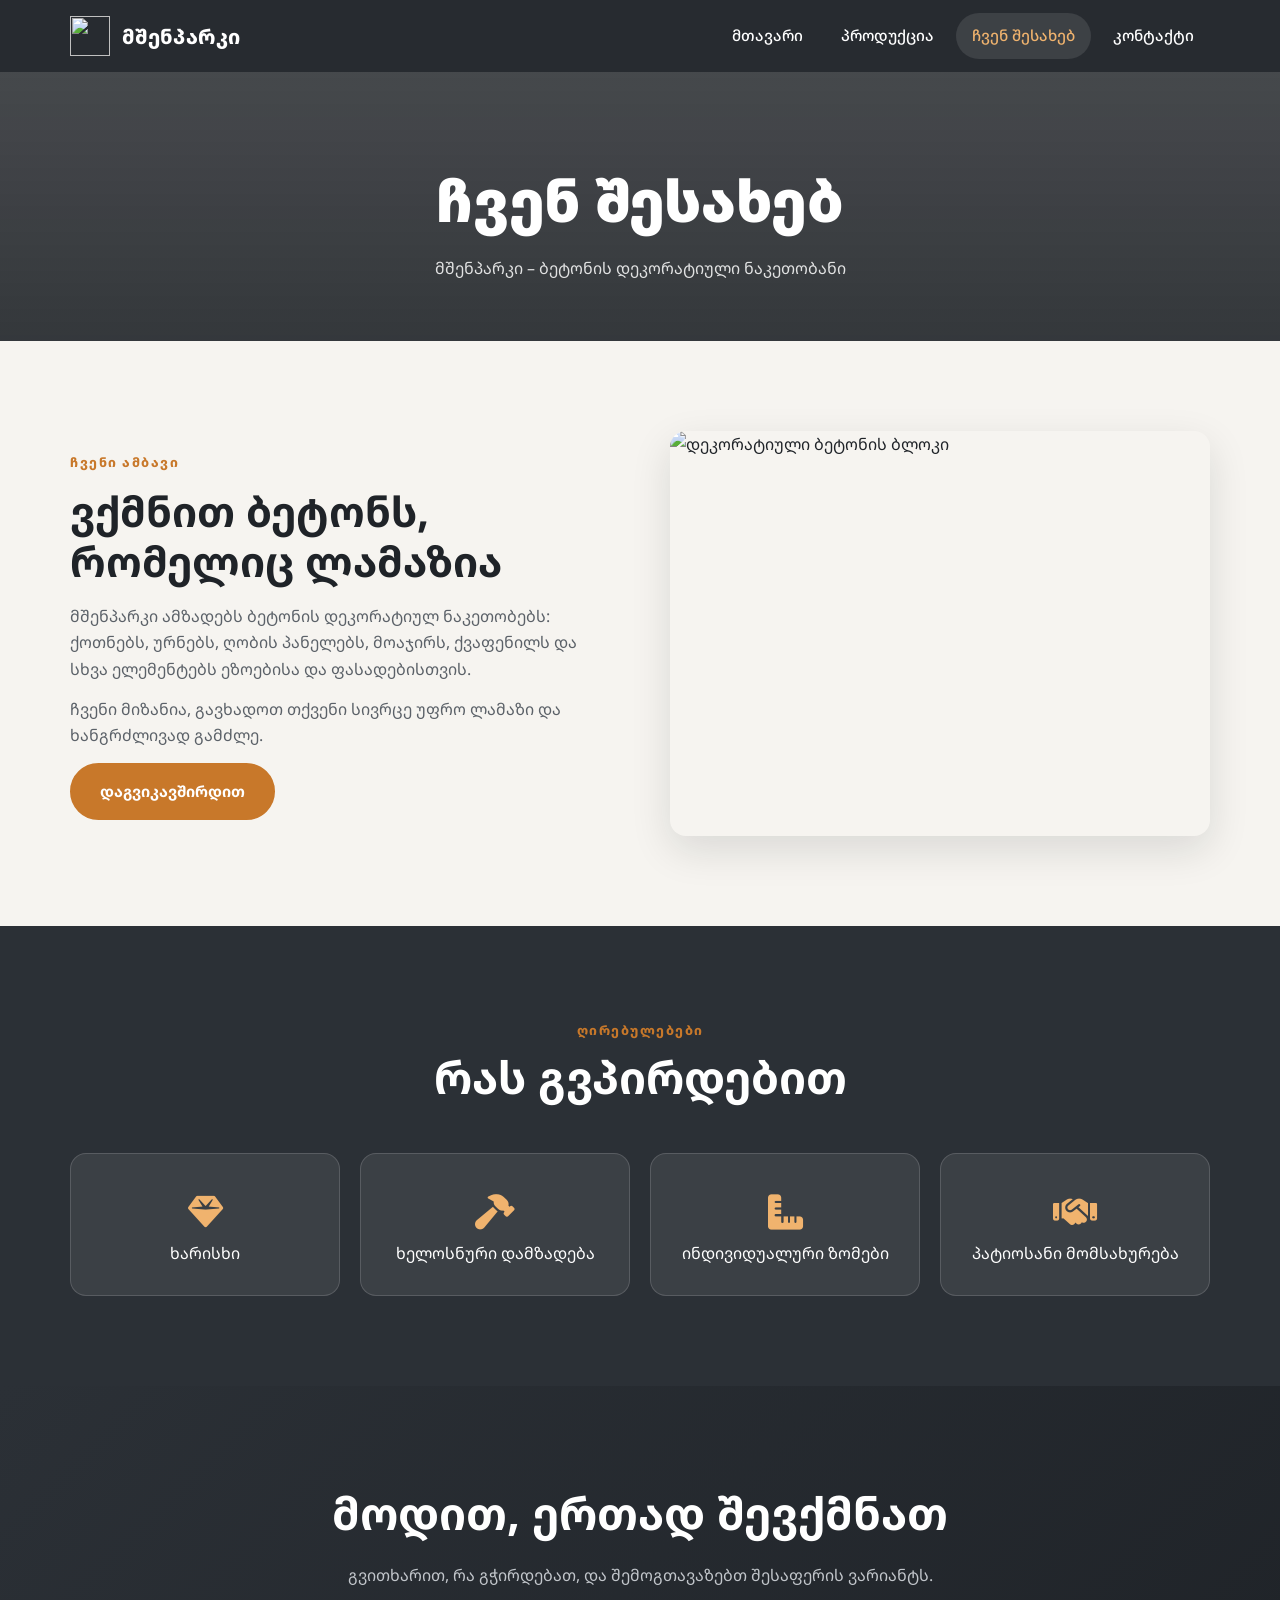
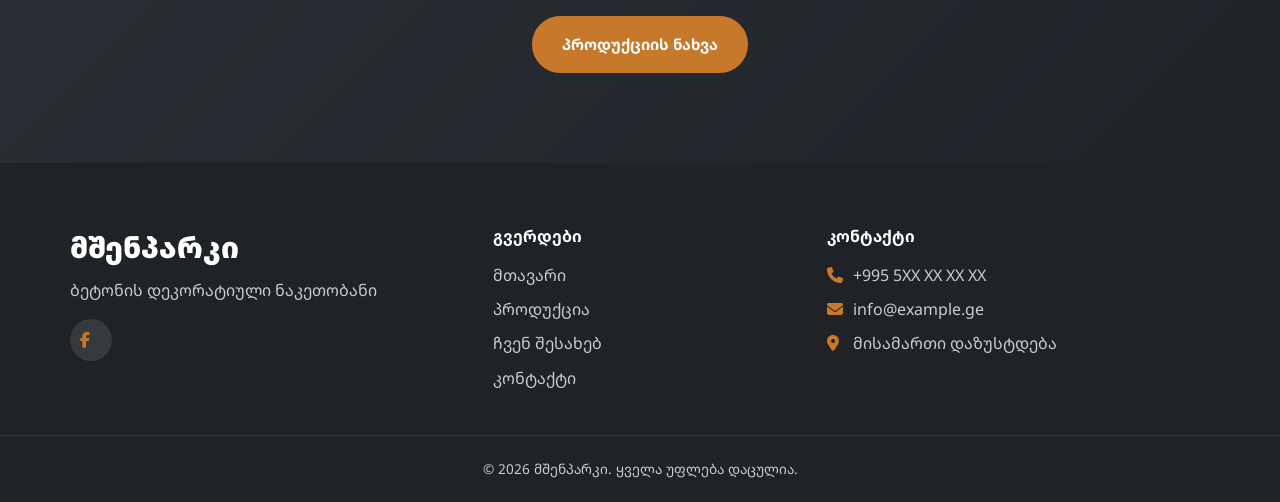
==== aboutus.html @ 86447770 "Add files via upload" ====
<!doctype html>
<html lang="ka">
<head>
  <meta charset="UTF-8">
  <meta name="viewport" content="width=device-width, initial-scale=1">
  <title>ჩვენ შესახებ | მშენპარკი</title>
  <meta name="description" content="მშენპარკი – ბეტონის დეკორატიული ნაკეთობების მწარმოებელი. გაიგეთ მეტი ჩვენს შესახებ.">
  <meta name="theme-color" content="#1f2328">
  <link rel="icon" href="images/favicon.svg" type="image/svg+xml">
  <link rel="preconnect" href="https://fonts.googleapis.com">
  <link rel="preconnect" href="https://fonts.gstatic.com" crossorigin>
  <link href="https://fonts.googleapis.com/css2?family=Noto+Sans+Georgian:wght@400..900&display=swap" rel="stylesheet">
  <link rel="stylesheet" href="https://cdnjs.cloudflare.com/ajax/libs/font-awesome/6.5.1/css/all.min.css">
  <link rel="stylesheet" href="style.css">
  <script src="site.js" defer></script>
</head>
<body data-page="about">
<main>
  <div class="page-hero"><div class="wrap"><h1>ჩვენ შესახებ</h1><p>მშენპარკი – ბეტონის დეკორატიული ნაკეთობანი</p></div></div>

  <section>
    <div class="wrap split">
      <div class="reveal">
        <span class="eyebrow">ჩვენი ამბავი</span>
        <h2>ვქმნით ბეტონს, რომელიც ლამაზია</h2>
        <!-- TODO: replace with the company's real story -->
        <p>მშენპარკი ამზადებს ბეტონის დეკორატიულ ნაკეთობებს: ქოთნებს, ურნებს, ღობის პანელებს, მოაჯირს, ქვაფენილს და სხვა ელემენტებს ეზოებისა და ფასადებისთვის.</p>
        <p>ჩვენი მიზანია, გავხადოთ თქვენი სივრცე უფრო ლამაზი და ხანგრძლივად გამძლე.</p>
        <a class="btn" href="contact.html">დაგვიკავშირდით</a>
      </div>
      <img class="reveal" src="images/block.svg" alt="დეკორატიული ბეტონის ბლოკი" loading="lazy">
    </div>
  </section>

  <section class="dark">
    <div class="wrap">
      <div class="sec-head reveal"><span class="eyebrow">ღირებულებები</span><h2>რას გვპირდებით</h2></div>
      <div class="stats">
        <div class="stat reveal"><b><i class="fa-solid fa-gem"></i></b>ხარისხი</div>
        <div class="stat reveal"><b><i class="fa-solid fa-hammer"></i></b>ხელოსნური დამზადება</div>
        <div class="stat reveal"><b><i class="fa-solid fa-ruler-combined"></i></b>ინდივიდუალური ზომები</div>
        <div class="stat reveal"><b><i class="fa-solid fa-handshake"></i></b>პატიოსანი მომსახურება</div>
      </div>
    </div>
  </section>

  <section class="cta">
    <div class="wrap reveal">
      <h2>მოდით, ერთად შევქმნათ</h2>
      <p>გვითხარით, რა გჭირდებათ, და შემოგთავაზებთ შესაფერის ვარიანტს.</p>
      <a class="btn" href="products.html">პროდუქციის ნახვა</a>
    </div>
  </section>
</main>
</body>
</html>
---- style.css ----
/* მშენპარკი – concrete / graphite theme */
:root {
  --ink: #1f2328;
  --graphite: #2b3036;
  --stone: #5b6168;
  --mist: #e9e7e3;
  --paper: #f6f4f0;
  --accent: #c8782a;
  --accent-d: #a95f1b;
  --radius: 16px;
  --shadow: 0 14px 40px rgba(20, 22, 25, 0.12);
  --font: "Noto Sans Georgian", system-ui, sans-serif;
}
*, *::before, *::after { box-sizing: border-box; margin: 0; padding: 0; }
html { scroll-behavior: smooth; }
body { font-family: var(--font); color: var(--ink); background: var(--paper); line-height: 1.65; overflow-x: hidden; }
img { max-width: 100%; display: block; }
a { color: inherit; text-decoration: none; }
button { font-family: inherit; cursor: pointer; }
.wrap { width: 100%; max-width: 1180px; margin: 0 auto; padding: 0 20px; }
[hidden] { display: none !important; }

/* header */
.site-header { position: sticky; top: 0; z-index: 50; background: rgba(31, 35, 40, 0.96); backdrop-filter: blur(10px); color: #fff; }
.bar { display: flex; align-items: center; justify-content: space-between; height: 72px; }
.brand { display: flex; align-items: center; gap: 12px; font-weight: 800; font-size: 1.25rem; letter-spacing: .3px; }
.nav { display: flex; gap: 6px; }
.nav a { padding: 10px 16px; border-radius: 999px; font-weight: 500; font-size: .95rem; transition: .25s; }
.nav a:hover, .nav a.active { background: rgba(255,255,255,.1); color: #f0b36e; }
.burger { display: none; background: none; border: 0; padding: 8px; }
.burger span { display: block; width: 26px; height: 3px; margin: 5px 0; background: #fff; border-radius: 3px; transition: .3s; }
.burger.open span:nth-child(1) { transform: translateY(8px) rotate(45deg); }
.burger.open span:nth-child(2) { opacity: 0; }
.burger.open span:nth-child(3) { transform: translateY(-8px) rotate(-45deg); }
.mobile-nav { display: none; flex-direction: column; padding: 8px 20px 20px; border-top: 1px solid rgba(255,255,255,.1); }
.mobile-nav.open { display: flex; }
.mobile-nav a { padding: 14px 8px; border-bottom: 1px solid rgba(255,255,255,.08); font-weight: 600; }
@media (max-width: 760px) { .nav { display: none; } .burger { display: block; } }

/* buttons */
.btn { display: inline-flex; align-items: center; gap: 10px; padding: 14px 28px; border-radius: 999px; background: var(--accent); color: #fff; font-weight: 700; border: 2px solid var(--accent); transition: .25s; font-size: .95rem; }
.btn:hover { background: var(--accent-d); border-color: var(--accent-d); transform: translateY(-2px); box-shadow: 0 10px 24px rgba(200,120,42,.35); }
.btn.ghost { background: transparent; border-color: #fff; color: #fff; }
.btn.ghost:hover { background: #fff; color: var(--ink); box-shadow: none; }
.btn.small { padding: 10px 20px; font-size: .85rem; }

/* hero */
.hero { position: relative; min-height: calc(100svh - 72px); display: grid; place-items: center; text-align: center; color: #fff; background: #33373b url("images/hero.svg") center/cover; overflow: hidden; }
.hero::after { content: ""; position: absolute; inset: 0; background: radial-gradient(circle at 30% 70%, rgba(200,120,42,.22), transparent 55%), linear-gradient(180deg, rgba(0,0,0,.25), rgba(0,0,0,.55)); }
.hero-in { position: relative; z-index: 1; max-width: 820px; padding: 60px 20px; }
.badge { display: inline-block; padding: 7px 20px; border-radius: 999px; background: var(--accent); color: #fff; font-size: .8rem; font-weight: 700; letter-spacing: 1px; margin-bottom: 22px; }
.hero h1 { font-size: clamp(2.6rem, 8vw, 5rem); font-weight: 900; line-height: 1.1; margin-bottom: 14px; text-shadow: 0 8px 30px rgba(0,0,0,.5); }
.hero p { font-size: clamp(1.05rem, 2.6vw, 1.35rem); opacity: .92; margin-bottom: 34px; }
.hero .actions { display: flex; gap: 14px; justify-content: center; flex-wrap: wrap; }

/* sections */
section { padding: 90px 0; }
.sec-head { text-align: center; max-width: 700px; margin: 0 auto 50px; }
.eyebrow { display: inline-block; color: var(--accent); font-weight: 800; font-size: .8rem; letter-spacing: 1.5px; margin-bottom: 8px; }
.sec-head h2 { font-size: clamp(1.8rem, 4.5vw, 2.8rem); line-height: 1.2; margin-bottom: 12px; }
.sec-head p { color: var(--stone); }
.dark { background: var(--graphite); color: #fff; }
.dark .sec-head p { color: #c2c6cb; }

/* features */
.features { display: grid; grid-template-columns: repeat(auto-fit, minmax(260px, 1fr)); gap: 26px; }
.feature { background: #fff; padding: 34px 28px; border-radius: var(--radius); box-shadow: var(--shadow); text-align: center; transition: .35s; }
.feature:hover { transform: translateY(-10px); }
.feature .ico { width: 70px; height: 70px; margin: 0 auto 18px; display: grid; place-items: center; border-radius: 50%; background: var(--accent); color: #fff; font-size: 1.6rem; }
.feature h3 { margin-bottom: 8px; }
.feature p { color: var(--stone); font-size: .95rem; }

/* cards */
.grid { display: grid; grid-template-columns: repeat(auto-fill, minmax(280px, 1fr)); gap: 28px; }
.card { background: #fff; border-radius: var(--radius); overflow: hidden; box-shadow: var(--shadow); display: flex; flex-direction: column; transition: .35s; }
.card:hover { transform: translateY(-8px); }
.card-img { position: relative; border: 0; padding: 0; background: var(--mist); aspect-ratio: 4/3; overflow: hidden; }
.card-img img { width: 100%; height: 100%; object-fit: cover; transition: .5s; }
.card:hover .card-img img { transform: scale(1.07); }
.tag { position: absolute; top: 14px; left: 14px; padding: 4px 12px; border-radius: 999px; background: rgba(31,35,40,.85); color: #fff; font-size: .72rem; font-weight: 700; }
.card-body { padding: 22px; display: flex; flex-direction: column; gap: 8px; flex: 1; }
.card-body h3 { font-size: 1.15rem; }
.card-body p { color: var(--stone); font-size: .92rem; flex: 1; }
.card-body .btn { align-self: flex-start; margin-top: 8px; }

/* split (about teaser) */
.split { display: grid; grid-template-columns: 1fr 1fr; gap: 60px; align-items: center; }
.split img { border-radius: var(--radius); box-shadow: var(--shadow); width: 100%; aspect-ratio: 4/3; object-fit: cover; }
.split h2 { font-size: clamp(1.8rem, 4vw, 2.6rem); margin: 6px 0 16px; line-height: 1.2; }
.split p { color: var(--stone); margin-bottom: 14px; }
.ticks { list-style: none; margin: 18px 0 26px; display: grid; gap: 10px; }
.ticks li::before { content: "✓"; color: var(--accent); font-weight: 900; margin-right: 10px; }
@media (max-width: 860px) { .split { grid-template-columns: 1fr; gap: 30px; } }

/* cta */
.cta { text-align: center; background: linear-gradient(135deg, #2b3036, #1f2328); color: #fff; }
.cta h2 { font-size: clamp(1.8rem, 4.5vw, 2.8rem); margin-bottom: 12px; }
.cta p { color: #c2c6cb; max-width: 600px; margin: 0 auto 28px; }

/* page hero (inner pages) */
.page-hero { padding: 80px 0 60px; text-align: center; color: #fff; background: linear-gradient(rgba(31,35,40,.82), rgba(31,35,40,.9)), url("images/hero.svg") center/cover; }
.page-hero h1 { font-size: clamp(2.2rem, 6vw, 3.6rem); font-weight: 900; }
.page-hero p { opacity: .85; margin-top: 8px; }

/* products toolbar */
.toolbar { display: flex; flex-wrap: wrap; gap: 16px; align-items: center; justify-content: space-between; margin-bottom: 34px; }
.search { flex: 1 1 260px; max-width: 420px; position: relative; }
.search i { position: absolute; left: 18px; top: 50%; transform: translateY(-50%); color: var(--stone); }
.search input { width: 100%; padding: 14px 20px 14px 46px; border-radius: 999px; border: 2px solid transparent; background: #fff; box-shadow: var(--shadow); font: inherit; }
.search input:focus { outline: none; border-color: var(--accent); }
.chips { display: flex; gap: 10px; flex-wrap: wrap; }
.chip { padding: 10px 20px; border-radius: 999px; border: 2px solid var(--graphite); background: transparent; font-weight: 600; font-size: .88rem; transition: .2s; }
.chip:hover, .chip.active { background: var(--graphite); color: #fff; }
.count { color: var(--stone); font-weight: 600; margin-bottom: 18px; }
.empty { text-align: center; padding: 70px 20px; color: var(--stone); }

/* modal */
.modal { position: fixed; inset: 0; z-index: 100; background: rgba(0,0,0,.75); display: grid; place-items: center; padding: 20px; }
.modal-box { position: relative; background: #fff; border-radius: 22px; max-width: 900px; width: 100%; display: grid; grid-template-columns: 1fr 1fr; overflow: hidden; animation: pop .3s ease; }
.modal-box img { width: 100%; height: 100%; min-height: 320px; object-fit: cover; }
.modal-info { padding: 40px 32px; display: flex; flex-direction: column; gap: 10px; justify-content: center; }
.modal-info .eyebrow { margin: 0; }
.modal-info h3 { font-size: 1.8rem; }
.modal-info p { color: var(--stone); }
.modal-info .btn { align-self: flex-start; margin-top: 12px; }
.x { position: absolute; top: 14px; right: 14px; width: 40px; height: 40px; border-radius: 50%; border: 0; background: #fff; box-shadow: 0 6px 18px rgba(0,0,0,.2); font-size: 1.4rem; }
@keyframes pop { from { opacity: 0; transform: scale(.94) translateY(20px); } }
@media (max-width: 720px) { .modal-box { grid-template-columns: 1fr; } .modal-box img { min-height: 220px; max-height: 260px; } }

/* contact */
.contact-grid { display: grid; grid-template-columns: 1fr 1.1fr; gap: 40px; }
.info-list { display: grid; gap: 16px; }
.info { display: flex; gap: 18px; align-items: center; background: #fff; padding: 22px; border-radius: var(--radius); box-shadow: var(--shadow); transition: .3s; }
.info:hover { transform: translateX(8px); }
.info .ico { flex: 0 0 52px; height: 52px; display: grid; place-items: center; border-radius: 14px; background: var(--accent); color: #fff; font-size: 1.2rem; }
.info h4 { font-size: 1rem; }
.info span, .info a { color: var(--stone); font-size: .95rem; }
.form { background: #fff; padding: 34px; border-radius: var(--radius); box-shadow: var(--shadow); display: grid; gap: 16px; }
.form h3 { font-size: 1.4rem; }
.form label { display: grid; gap: 6px; font-weight: 600; font-size: .9rem; }
.form input, .form textarea { padding: 13px 16px; border: 2px solid var(--mist); border-radius: 12px; font: inherit; background: var(--paper); }
.form input:focus, .form textarea:focus { outline: none; border-color: var(--accent); background: #fff; }
.form textarea { min-height: 140px; resize: vertical; }
.form .btn { justify-self: start; }
.map { margin-top: 40px; border-radius: var(--radius); overflow: hidden; box-shadow: var(--shadow); }
.map iframe { width: 100%; height: 420px; border: 0; display: block; }
.map:empty { display: none; }
@media (max-width: 860px) { .contact-grid { grid-template-columns: 1fr; } }

/* stats (about) */
.stats { display: grid; grid-template-columns: repeat(auto-fit, minmax(190px, 1fr)); gap: 20px; margin-top: 10px; }
.stat { text-align: center; padding: 28px; border-radius: var(--radius); background: rgba(255,255,255,.08); border: 1px solid rgba(255,255,255,.15); }
.stat b { display: block; font-size: 2.2rem; color: #f0b36e; }

/* footer */
.site-footer { background: var(--ink); color: #c9ccd0; padding-top: 60px; }
.foot-grid { display: grid; grid-template-columns: 1.3fr 1fr 1.3fr; gap: 40px; }
.foot-brand { font-size: 1.8rem; font-weight: 900; color: #fff; margin-bottom: 6px; }
.site-footer h4 { color: #fff; margin-bottom: 12px; }
.site-footer p { margin-bottom: 8px; }
.site-footer i { color: var(--accent); width: 22px; }
.foot-links { display: grid; gap: 8px; }
.foot-links a:hover, .site-footer p a:hover { color: #f0b36e; }
.social { display: flex; gap: 12px; margin-top: 16px; }
.social a { width: 42px; height: 42px; display: grid; place-items: center; border-radius: 50%; background: rgba(255,255,255,.1); color: #fff; transition: .25s; }
.social a:hover { background: var(--accent); transform: translateY(-4px); }
.copy { text-align: center; padding: 22px 20px; margin-top: 44px; border-top: 1px solid rgba(255,255,255,.08); font-size: .85rem; }
@media (max-width: 760px) { .foot-grid { grid-template-columns: 1fr; text-align: center; } .social { justify-content: center; } }

/* reveal */
.reveal { opacity: 0; transform: translateY(26px); transition: opacity .7s ease, transform .7s ease; }
.reveal.in { opacity: 1; transform: none; }
@media (prefers-reduced-motion: reduce) { * { transition: none !important; animation: none !important; } .reveal { opacity: 1; transform: none; } html { scroll-behavior: auto; } }
@media (max-width: 600px) { section { padding: 60px 0; } .hero .actions .btn { width: 100%; justify-content: center; } }
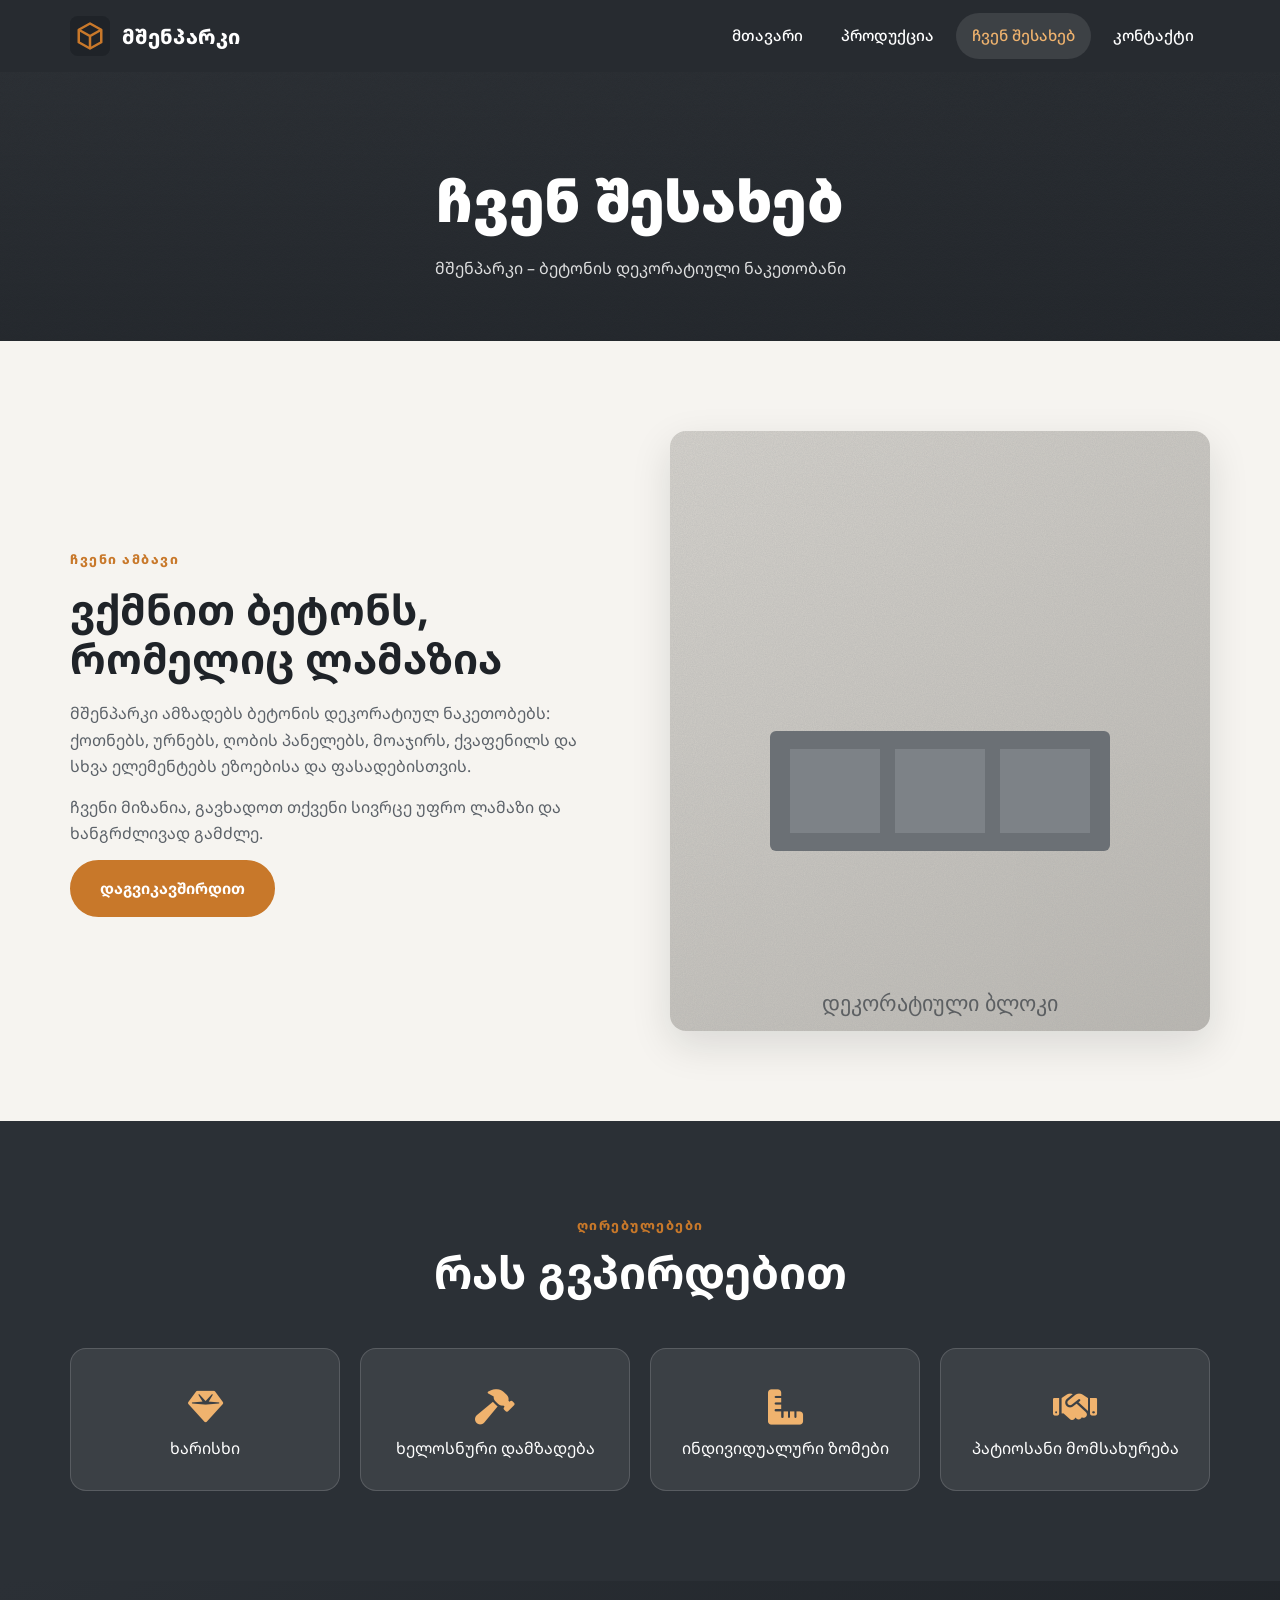
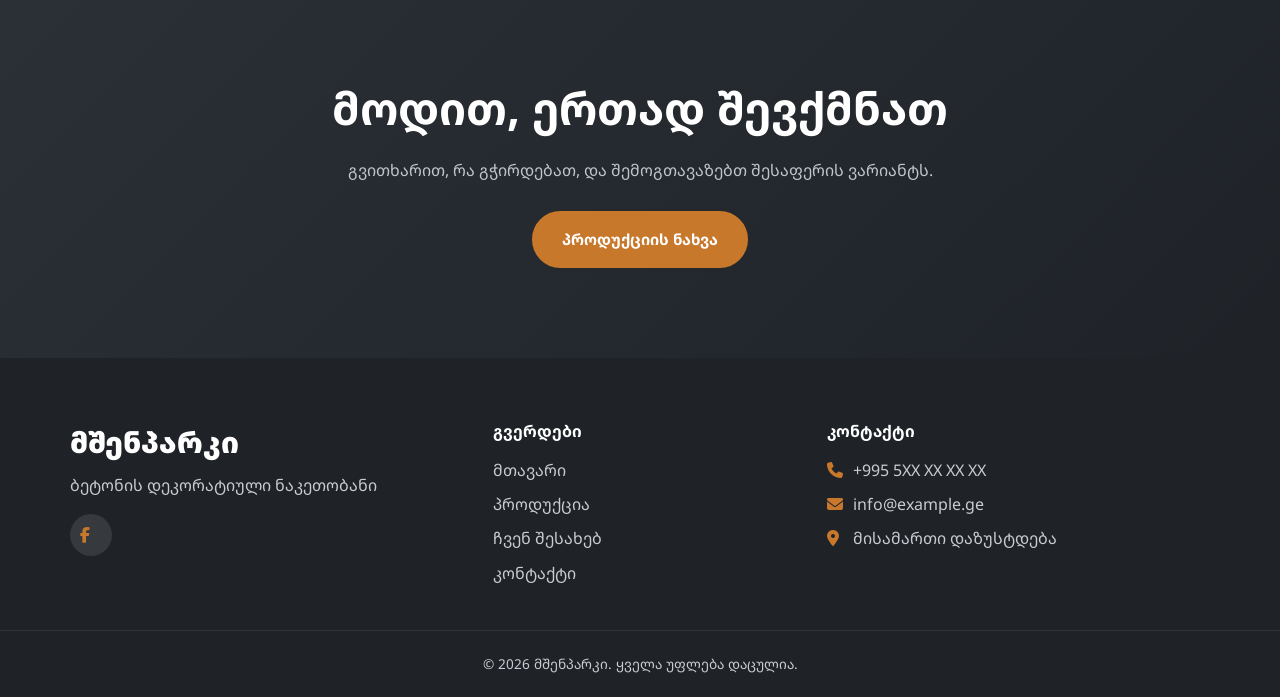
==== commit 5828fbdc: "Add files via upload" ====
--- a/aboutus.html
+++ b/aboutus.html
@@ -3,12 +3,25 @@
 <head>
   <meta charset="UTF-8">
   <meta name="viewport" content="width=device-width, initial-scale=1">
-  <title>ჩვენ შესახებ | მშენპარკი</title>
+  <title>ჩვენ შესახებ | მშენპარკი – ბეტონის დეკორატიული ნაკეთობანი</title>
   <meta name="description" content="მშენპარკი – ბეტონის დეკორატიული ნაკეთობების მწარმოებელი. გაიგეთ მეტი ჩვენს შესახებ.">
+  <meta name="robots" content="index, follow, max-image-preview:large">
   <meta name="theme-color" content="#1f2328">
+  <link rel="canonical" href="https://mshenparki.vercel.app/aboutus.html">
+  <meta property="og:type" content="website">
+  <meta property="og:site_name" content="მშენპარკი">
+  <meta property="og:title" content="ჩვენ შესახებ | მშენპარკი – ბეტონის დეკორატიული ნაკეთობანი">
+  <meta property="og:description" content="მშენპარკი – ბეტონის დეკორატიული ნაკეთობების მწარმოებელი. გაიგეთ მეტი ჩვენს შესახებ.">
+  <meta property="og:url" content="https://mshenparki.vercel.app/aboutus.html">
+  <meta property="og:image" content="https://mshenparki.vercel.app/images/og-cover.jpg">
+  <meta property="og:image:width" content="1200">
+  <meta property="og:image:height" content="630">
+  <meta property="og:locale" content="ka_GE">
+  <meta name="twitter:card" content="summary_large_image">
   <link rel="icon" href="images/favicon.svg" type="image/svg+xml">
   <link rel="preconnect" href="https://fonts.googleapis.com">
   <link rel="preconnect" href="https://fonts.gstatic.com" crossorigin>
+  <link rel="preconnect" href="https://cdnjs.cloudflare.com" crossorigin>
   <link href="https://fonts.googleapis.com/css2?family=Noto+Sans+Georgian:wght@400..900&display=swap" rel="stylesheet">
   <link rel="stylesheet" href="https://cdnjs.cloudflare.com/ajax/libs/font-awesome/6.5.1/css/all.min.css">
   <link rel="stylesheet" href="style.css">
@@ -23,12 +36,12 @@
       <div class="reveal">
         <span class="eyebrow">ჩვენი ამბავი</span>
         <h2>ვქმნით ბეტონს, რომელიც ლამაზია</h2>
-        <!-- TODO: replace with the company's real story -->
+        <!-- TODO: replace with the company's real story (city, years in business, delivery area) -->
         <p>მშენპარკი ამზადებს ბეტონის დეკორატიულ ნაკეთობებს: ქოთნებს, ურნებს, ღობის პანელებს, მოაჯირს, ქვაფენილს და სხვა ელემენტებს ეზოებისა და ფასადებისთვის.</p>
         <p>ჩვენი მიზანია, გავხადოთ თქვენი სივრცე უფრო ლამაზი და ხანგრძლივად გამძლე.</p>
         <a class="btn" href="contact.html">დაგვიკავშირდით</a>
       </div>
-      <img class="reveal" src="images/block.svg" alt="დეკორატიული ბეტონის ბლოკი" loading="lazy">
+      <img class="reveal" src="images/block.svg" alt="დეკორატიული ბეტონის ბლოკი" width="800" height="600" loading="lazy">
     </div>
   </section>
 
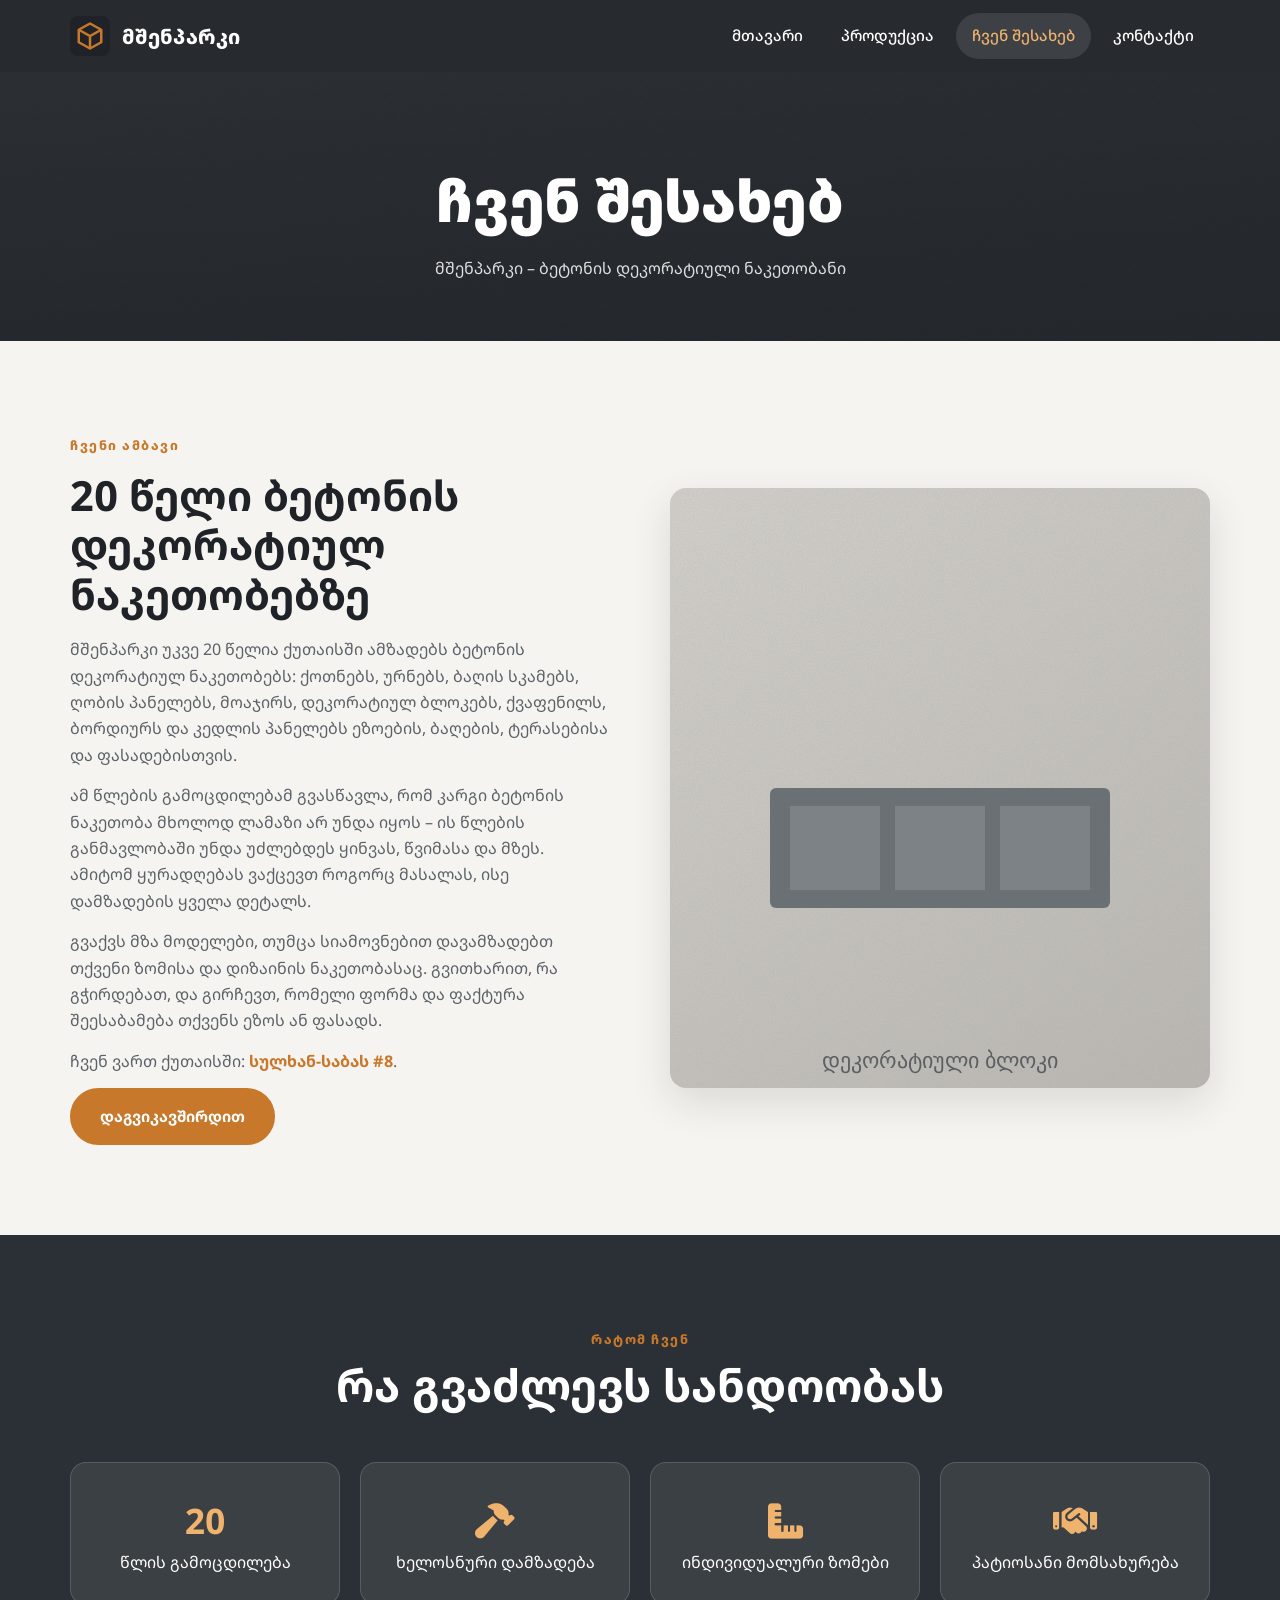
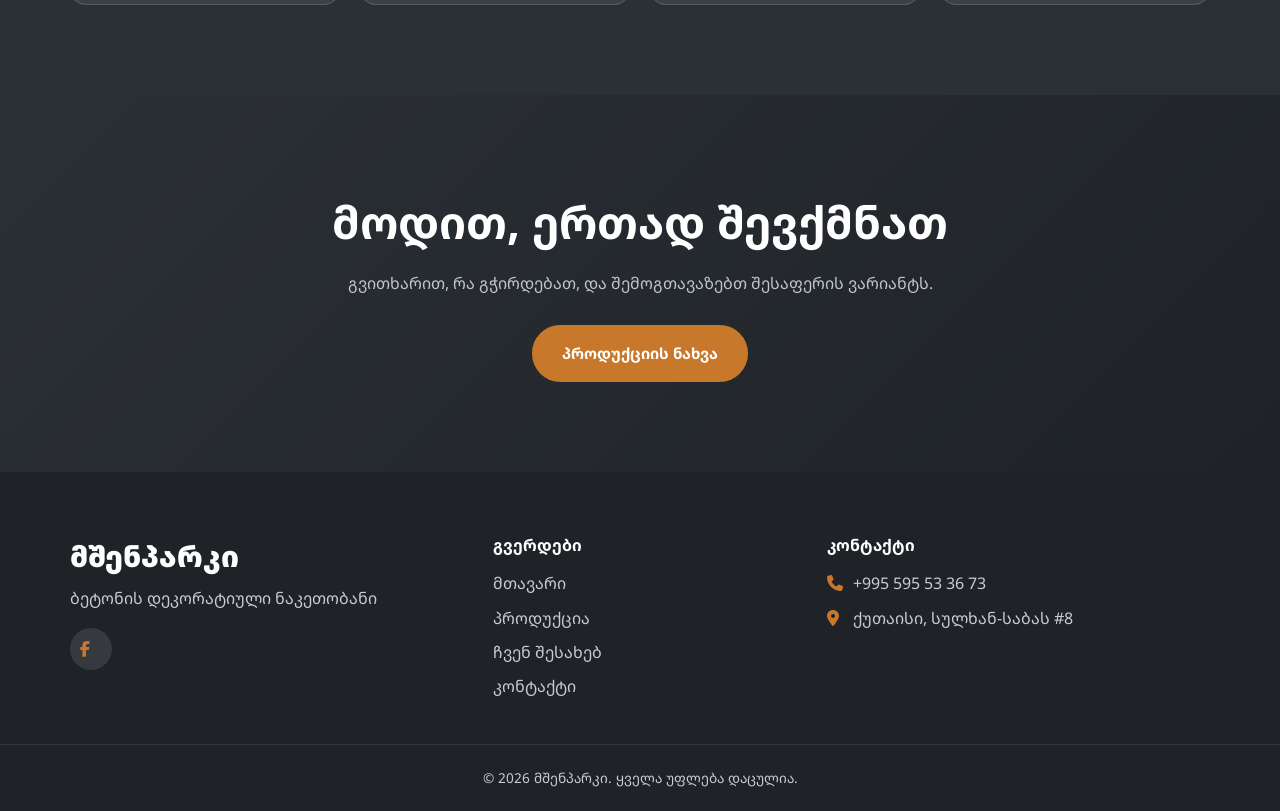
==== commit cf872acd: "Add files via upload" ====
--- a/aboutus.html
+++ b/aboutus.html
@@ -3,15 +3,15 @@
 <head>
   <meta charset="UTF-8">
   <meta name="viewport" content="width=device-width, initial-scale=1">
-  <title>ჩვენ შესახებ | მშენპარკი – ბეტონის დეკორატიული ნაკეთობანი</title>
-  <meta name="description" content="მშენპარკი – ბეტონის დეკორატიული ნაკეთობების მწარმოებელი. გაიგეთ მეტი ჩვენს შესახებ.">
+  <title>ჩვენ შესახებ | მშენპარკი – 20 წლის გამოცდილება, ქუთაისი</title>
+  <meta name="description" content="მშენპარკი უკვე 20 წელია ქუთაისში ამზადებს ბეტონის დეკორატიულ ნაკეთობებს: ქოთნებს, ღობის პანელებს, ქვაფენილს, ბორდიურს და სხვა. გაიცანით ჩვენი ამბავი.">
   <meta name="robots" content="index, follow, max-image-preview:large">
   <meta name="theme-color" content="#1f2328">
   <link rel="canonical" href="https://mshenparki.vercel.app/aboutus.html">
   <meta property="og:type" content="website">
   <meta property="og:site_name" content="მშენპარკი">
-  <meta property="og:title" content="ჩვენ შესახებ | მშენპარკი – ბეტონის დეკორატიული ნაკეთობანი">
-  <meta property="og:description" content="მშენპარკი – ბეტონის დეკორატიული ნაკეთობების მწარმოებელი. გაიგეთ მეტი ჩვენს შესახებ.">
+  <meta property="og:title" content="ჩვენ შესახებ | მშენპარკი – 20 წლის გამოცდილება, ქუთაისი">
+  <meta property="og:description" content="მშენპარკი უკვე 20 წელია ქუთაისში ამზადებს ბეტონის დეკორატიულ ნაკეთობებს: ქოთნებს, ღობის პანელებს, ქვაფენილს, ბორდიურს და სხვა. გაიცანით ჩვენი ამბავი.">
   <meta property="og:url" content="https://mshenparki.vercel.app/aboutus.html">
   <meta property="og:image" content="https://mshenparki.vercel.app/images/og-cover.jpg">
   <meta property="og:image:width" content="1200">
@@ -35,10 +35,11 @@
     <div class="wrap split">
       <div class="reveal">
         <span class="eyebrow">ჩვენი ამბავი</span>
-        <h2>ვქმნით ბეტონს, რომელიც ლამაზია</h2>
-        <!-- TODO: replace with the company's real story (city, years in business, delivery area) -->
-        <p>მშენპარკი ამზადებს ბეტონის დეკორატიულ ნაკეთობებს: ქოთნებს, ურნებს, ღობის პანელებს, მოაჯირს, ქვაფენილს და სხვა ელემენტებს ეზოებისა და ფასადებისთვის.</p>
-        <p>ჩვენი მიზანია, გავხადოთ თქვენი სივრცე უფრო ლამაზი და ხანგრძლივად გამძლე.</p>
+        <h2>20 წელი ბეტონის დეკორატიულ ნაკეთობებზე</h2>
+        <p>მშენპარკი უკვე 20 წელია ქუთაისში ამზადებს ბეტონის დეკორატიულ ნაკეთობებს: ქოთნებს, ურნებს, ბაღის სკამებს, ღობის პანელებს, მოაჯირს, დეკორატიულ ბლოკებს, ქვაფენილს, ბორდიურს და კედლის პანელებს ეზოების, ბაღების, ტერასებისა და ფასადებისთვის.</p>
+        <p>ამ წლების გამოცდილებამ გვასწავლა, რომ კარგი ბეტონის ნაკეთობა მხოლოდ ლამაზი არ უნდა იყოს – ის წლების განმავლობაში უნდა უძლებდეს ყინვას, წვიმასა და მზეს. ამიტომ ყურადღებას ვაქცევთ როგორც მასალას, ისე დამზადების ყველა დეტალს.</p>
+        <p>გვაქვს მზა მოდელები, თუმცა სიამოვნებით დავამზადებთ თქვენი ზომისა და დიზაინის ნაკეთობასაც. გვითხარით, რა გჭირდებათ, და გირჩევთ, რომელი ფორმა და ფაქტურა შეესაბამება თქვენს ეზოს ან ფასადს.</p>
+        <p>ჩვენ ვართ ქუთაისში: <a data-map href="#" target="_blank" rel="noopener noreferrer" style="color:var(--accent);font-weight:700">სულხან-საბას #8</a>.</p>
         <a class="btn" href="contact.html">დაგვიკავშირდით</a>
       </div>
       <img class="reveal" src="images/block.svg" alt="დეკორატიული ბეტონის ბლოკი" width="800" height="600" loading="lazy">
@@ -47,9 +48,9 @@
 
   <section class="dark">
     <div class="wrap">
-      <div class="sec-head reveal"><span class="eyebrow">ღირებულებები</span><h2>რას გვპირდებით</h2></div>
+      <div class="sec-head reveal"><span class="eyebrow">რატომ ჩვენ</span><h2>რა გვაძლევს სანდოობას</h2></div>
       <div class="stats">
-        <div class="stat reveal"><b><i class="fa-solid fa-gem"></i></b>ხარისხი</div>
+        <div class="stat reveal"><b>20</b>წლის გამოცდილება</div>
         <div class="stat reveal"><b><i class="fa-solid fa-hammer"></i></b>ხელოსნური დამზადება</div>
         <div class="stat reveal"><b><i class="fa-solid fa-ruler-combined"></i></b>ინდივიდუალური ზომები</div>
         <div class="stat reveal"><b><i class="fa-solid fa-handshake"></i></b>პატიოსანი მომსახურება</div>
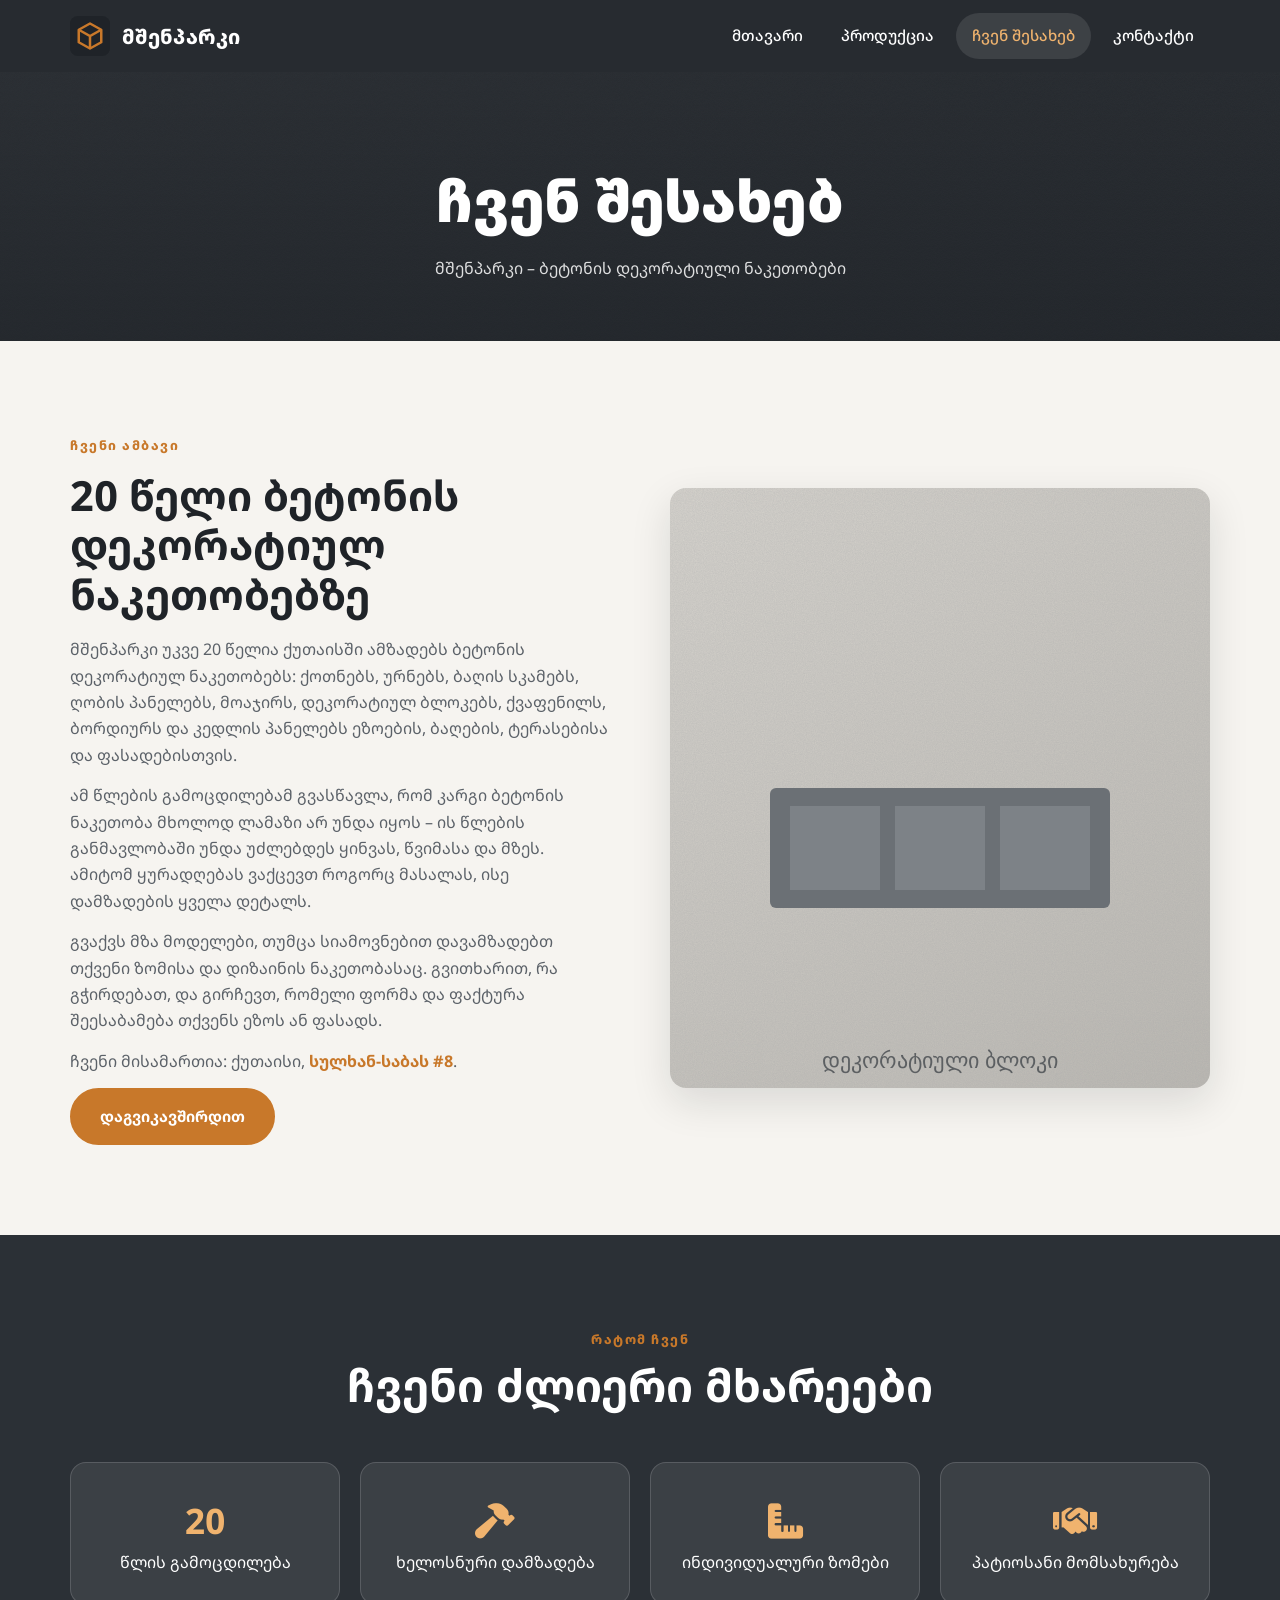
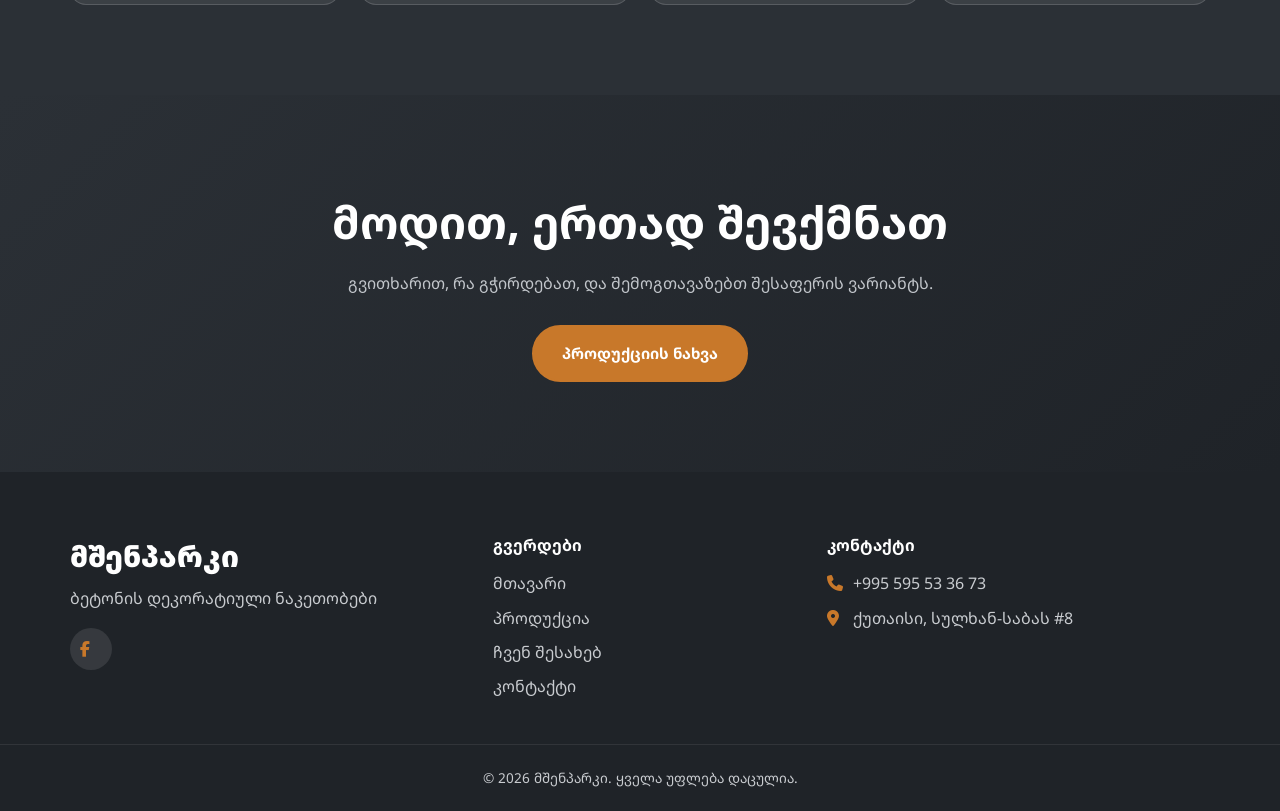
==== commit 56a2b1dd: "Add files via upload" ====
--- a/aboutus.html
+++ b/aboutus.html
@@ -29,7 +29,7 @@
 </head>
 <body data-page="about">
 <main>
-  <div class="page-hero"><div class="wrap"><h1>ჩვენ შესახებ</h1><p>მშენპარკი – ბეტონის დეკორატიული ნაკეთობანი</p></div></div>
+  <div class="page-hero"><div class="wrap"><h1>ჩვენ შესახებ</h1><p>მშენპარკი – ბეტონის დეკორატიული ნაკეთობები</p></div></div>
 
   <section>
     <div class="wrap split">
@@ -39,7 +39,7 @@
         <p>მშენპარკი უკვე 20 წელია ქუთაისში ამზადებს ბეტონის დეკორატიულ ნაკეთობებს: ქოთნებს, ურნებს, ბაღის სკამებს, ღობის პანელებს, მოაჯირს, დეკორატიულ ბლოკებს, ქვაფენილს, ბორდიურს და კედლის პანელებს ეზოების, ბაღების, ტერასებისა და ფასადებისთვის.</p>
         <p>ამ წლების გამოცდილებამ გვასწავლა, რომ კარგი ბეტონის ნაკეთობა მხოლოდ ლამაზი არ უნდა იყოს – ის წლების განმავლობაში უნდა უძლებდეს ყინვას, წვიმასა და მზეს. ამიტომ ყურადღებას ვაქცევთ როგორც მასალას, ისე დამზადების ყველა დეტალს.</p>
         <p>გვაქვს მზა მოდელები, თუმცა სიამოვნებით დავამზადებთ თქვენი ზომისა და დიზაინის ნაკეთობასაც. გვითხარით, რა გჭირდებათ, და გირჩევთ, რომელი ფორმა და ფაქტურა შეესაბამება თქვენს ეზოს ან ფასადს.</p>
-        <p>ჩვენ ვართ ქუთაისში: <a data-map href="#" target="_blank" rel="noopener noreferrer" style="color:var(--accent);font-weight:700">სულხან-საბას #8</a>.</p>
+        <p>ჩვენი მისამართია: ქუთაისი, <a data-map href="#" target="_blank" rel="noopener noreferrer" style="color:var(--accent);font-weight:700">სულხან-საბას #8</a>.</p>
         <a class="btn" href="contact.html">დაგვიკავშირდით</a>
       </div>
       <img class="reveal" src="images/block.svg" alt="დეკორატიული ბეტონის ბლოკი" width="800" height="600" loading="lazy">
@@ -48,7 +48,7 @@
 
   <section class="dark">
     <div class="wrap">
-      <div class="sec-head reveal"><span class="eyebrow">რატომ ჩვენ</span><h2>რა გვაძლევს სანდოობას</h2></div>
+      <div class="sec-head reveal"><span class="eyebrow">რატომ ჩვენ</span><h2>ჩვენი ძლიერი მხარეები</h2></div>
       <div class="stats">
         <div class="stat reveal"><b>20</b>წლის გამოცდილება</div>
         <div class="stat reveal"><b><i class="fa-solid fa-hammer"></i></b>ხელოსნური დამზადება</div>
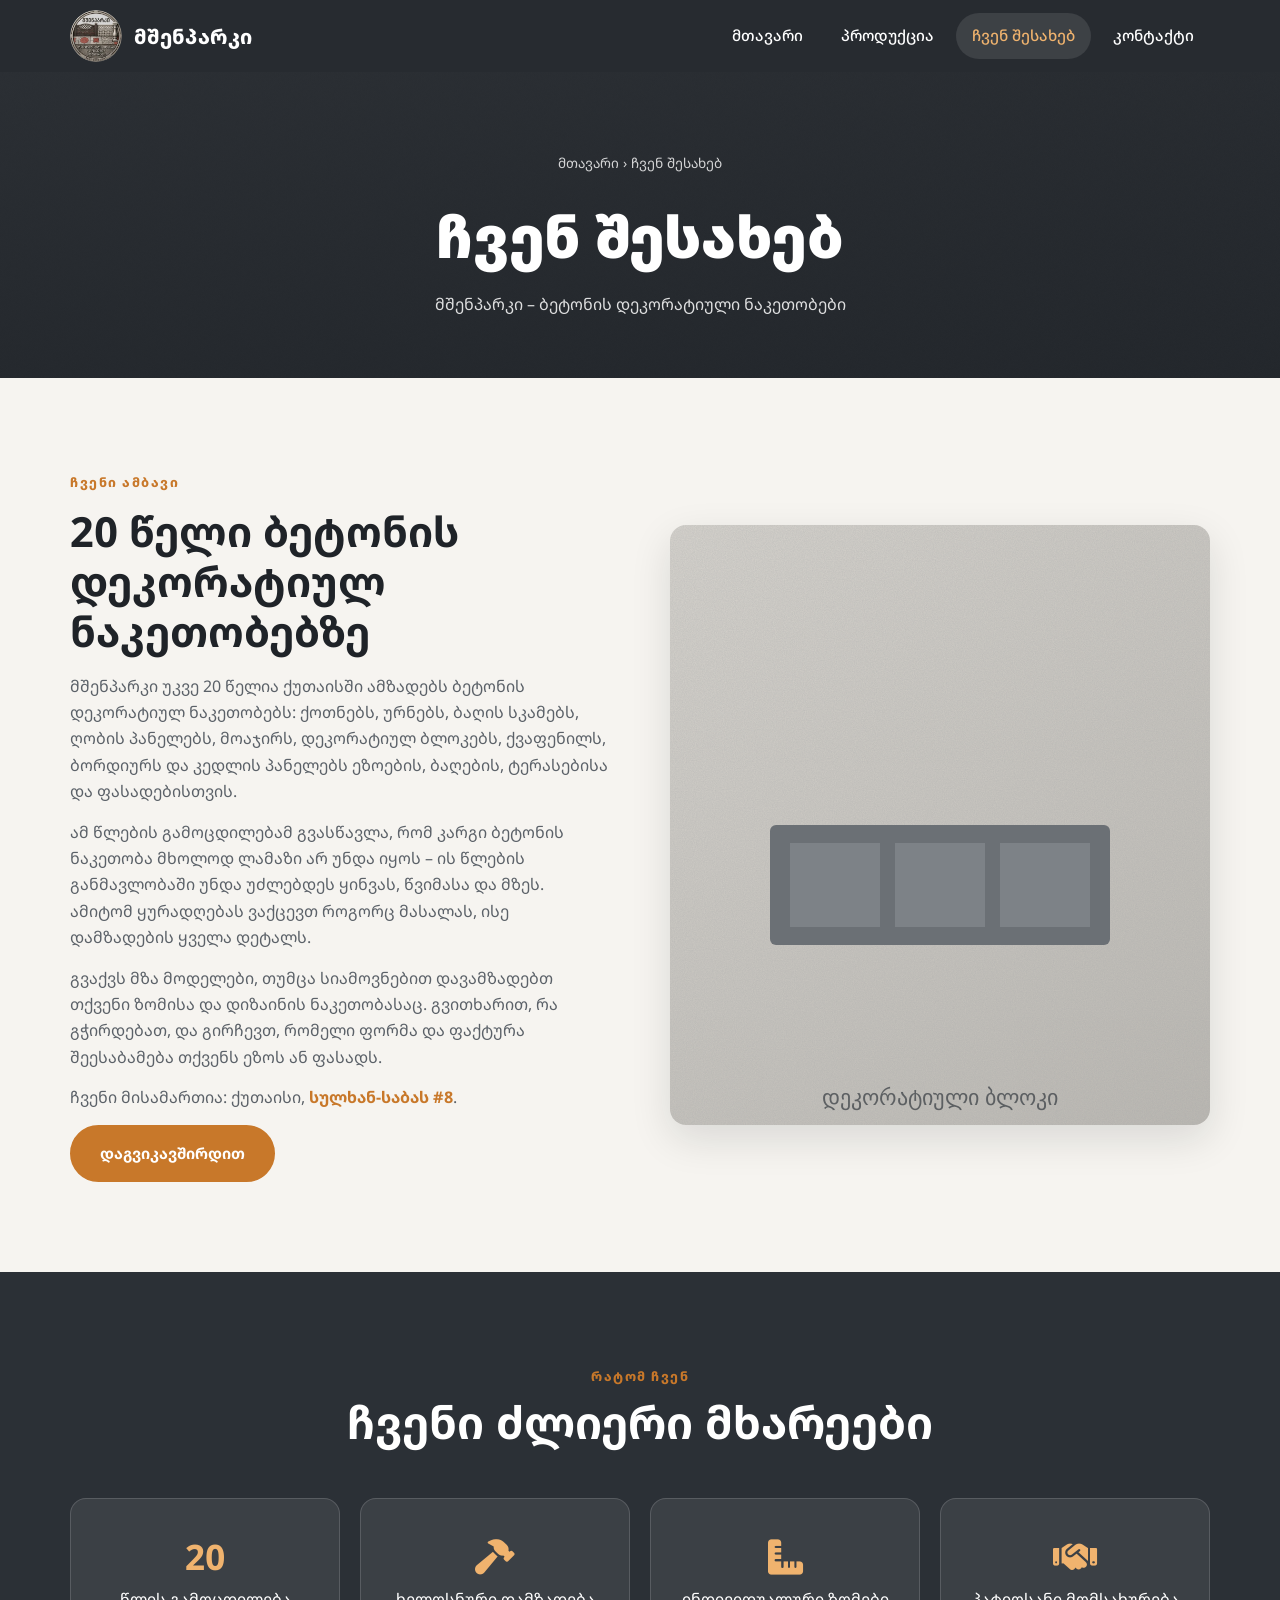
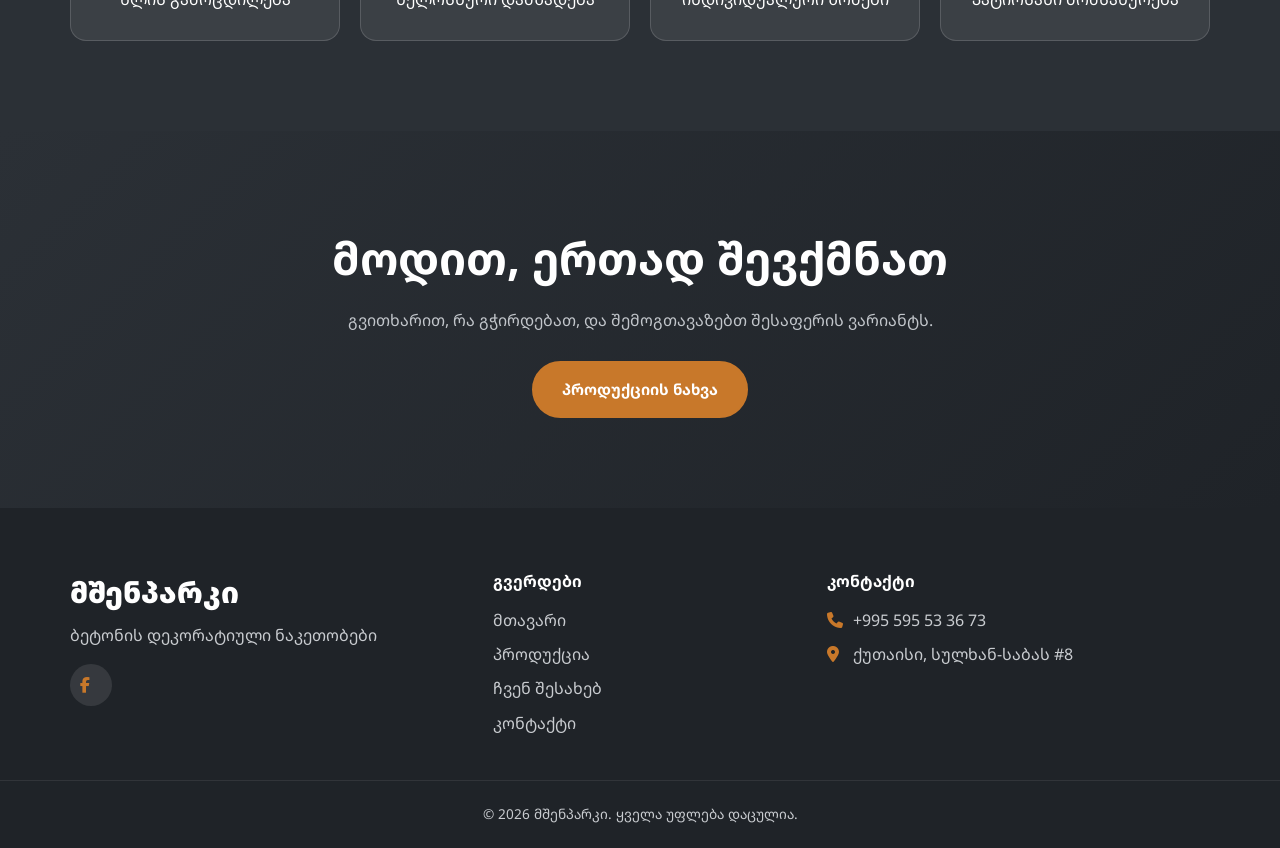
==== commit ed431d70: "Add files via upload" ====
--- a/aboutus.html
+++ b/aboutus.html
@@ -1,70 +1,220 @@
 <!doctype html>
 <html lang="ka">
 <head>
-  <meta charset="UTF-8">
-  <meta name="viewport" content="width=device-width, initial-scale=1">
-  <title>ჩვენ შესახებ | მშენპარკი – 20 წლის გამოცდილება, ქუთაისი</title>
-  <meta name="description" content="მშენპარკი უკვე 20 წელია ქუთაისში ამზადებს ბეტონის დეკორატიულ ნაკეთობებს: ქოთნებს, ღობის პანელებს, ქვაფენილს, ბორდიურს და სხვა. გაიცანით ჩვენი ამბავი.">
-  <meta name="robots" content="index, follow, max-image-preview:large">
-  <meta name="theme-color" content="#1f2328">
-  <link rel="canonical" href="https://mshenparki.vercel.app/aboutus.html">
-  <meta property="og:type" content="website">
-  <meta property="og:site_name" content="მშენპარკი">
-  <meta property="og:title" content="ჩვენ შესახებ | მშენპარკი – 20 წლის გამოცდილება, ქუთაისი">
-  <meta property="og:description" content="მშენპარკი უკვე 20 წელია ქუთაისში ამზადებს ბეტონის დეკორატიულ ნაკეთობებს: ქოთნებს, ღობის პანელებს, ქვაფენილს, ბორდიურს და სხვა. გაიცანით ჩვენი ამბავი.">
-  <meta property="og:url" content="https://mshenparki.vercel.app/aboutus.html">
-  <meta property="og:image" content="https://mshenparki.vercel.app/images/og-cover.jpg">
-  <meta property="og:image:width" content="1200">
-  <meta property="og:image:height" content="630">
-  <meta property="og:locale" content="ka_GE">
-  <meta name="twitter:card" content="summary_large_image">
-  <link rel="icon" href="images/favicon.svg" type="image/svg+xml">
-  <link rel="preconnect" href="https://fonts.googleapis.com">
-  <link rel="preconnect" href="https://fonts.gstatic.com" crossorigin>
-  <link rel="preconnect" href="https://cdnjs.cloudflare.com" crossorigin>
-  <link href="https://fonts.googleapis.com/css2?family=Noto+Sans+Georgian:wght@400..900&display=swap" rel="stylesheet">
-  <link rel="stylesheet" href="https://cdnjs.cloudflare.com/ajax/libs/font-awesome/6.5.1/css/all.min.css">
-  <link rel="stylesheet" href="style.css">
-  <script src="site.js" defer></script>
+<meta charset="UTF-8">
+<meta name="viewport" content="width=device-width, initial-scale=1">
+<title>ჩვენ შესახებ | მშენპარკი – 20 წლის გამოცდილება, ქუთაისი</title>
+<meta name="description" content="მშენპარკი უკვე 20 წელია ქუთაისში ამზადებს ბეტონის დეკორატიულ ნაკეთობებს: ქოთნებს, ღობის პანელებს, ქვაფენილს, ბორდიურს და სხვა. გაიცანით ჩვენი ამბავი.">
+<meta name="robots" content="index, follow, max-image-preview:large, max-snippet:-1">
+<meta name="theme-color" content="#1f2328">
+<link rel="canonical" href="https://mshenparki.vercel.app/aboutus.html">
+<link rel="alternate" hreflang="ka" href="https://mshenparki.vercel.app/aboutus.html">
+<link rel="alternate" hreflang="x-default" href="https://mshenparki.vercel.app/aboutus.html">
+<meta property="og:type" content="website">
+<meta property="og:site_name" content="მშენპარკი">
+<meta property="og:title" content="ჩვენ შესახებ | მშენპარკი – 20 წლის გამოცდილება, ქუთაისი">
+<meta property="og:description" content="მშენპარკი უკვე 20 წელია ქუთაისში ამზადებს ბეტონის დეკორატიულ ნაკეთობებს: ქოთნებს, ღობის პანელებს, ქვაფენილს, ბორდიურს და სხვა. გაიცანით ჩვენი ამბავი.">
+<meta property="og:url" content="https://mshenparki.vercel.app/aboutus.html">
+<meta property="og:locale" content="ka_GE">
+<meta property="og:image" content="https://mshenparki.vercel.app/images/og-image.jpg">
+<meta property="og:image:width" content="1200">
+<meta property="og:image:height" content="630">
+<meta property="og:image:alt" content="მშენპარკი – ბეტონის დეკორატიული ნაკეთობები, ქუთაისი">
+<meta name="twitter:card" content="summary_large_image">
+<meta name="twitter:title" content="ჩვენ შესახებ | მშენპარკი – 20 წლის გამოცდილება, ქუთაისი">
+<meta name="twitter:description" content="მშენპარკი უკვე 20 წელია ქუთაისში ამზადებს ბეტონის დეკორატიულ ნაკეთობებს: ქოთნებს, ღობის პანელებს, ქვაფენილს, ბორდიურს და სხვა. გაიცანით ჩვენი ამბავი.">
+<meta name="twitter:image" content="https://mshenparki.vercel.app/images/og-image.jpg">
+<link rel="icon" href="favicon.ico" sizes="48x48">
+<link rel="icon" href="images/favicon-32.png" type="image/png" sizes="32x32">
+<link rel="apple-touch-icon" href="images/apple-touch-icon.png">
+<link rel="preconnect" href="https://fonts.googleapis.com">
+<link rel="preconnect" href="https://fonts.gstatic.com" crossorigin>
+<link href="https://fonts.googleapis.com/css2?family=Noto+Sans+Georgian:wght@400..900&display=swap" rel="stylesheet">
+<link rel="stylesheet" href="https://cdnjs.cloudflare.com/ajax/libs/font-awesome/6.5.1/css/all.min.css" media="print" onload="this.media='all'">
+<noscript><link rel="stylesheet" href="https://cdnjs.cloudflare.com/ajax/libs/font-awesome/6.5.1/css/all.min.css"><style>.reveal{opacity:1;transform:none}</style></noscript>
+<link rel="stylesheet" href="style.css">
+<script src="site.js" defer></script>
+<script type="application/ld+json">
+{
+  "@context": "https://schema.org",
+  "@graph": [
+    {
+      "@type": "WebSite",
+      "@id": "https://mshenparki.vercel.app/#website",
+      "url": "https://mshenparki.vercel.app/",
+      "name": "მშენპარკი",
+      "alternateName": "Mshenparki",
+      "inLanguage": "ka",
+      "publisher": {
+        "@id": "https://mshenparki.vercel.app/#business"
+      }
+    },
+    {
+      "@type": "LocalBusiness",
+      "@id": "https://mshenparki.vercel.app/#business",
+      "name": "მშენპარკი",
+      "alternateName": [
+        "Mshenparki",
+        "მშენპარკი – ბეტონის დეკორატიული ნაკეთობები"
+      ],
+      "description": "მშენპარკი არის ქუთაისში მოქმედი ბეტონის დეკორატიული ნაკეთობების მწარმოებელი: ქოთნები, ურნები, ბაღის სკამები, ღობის პანელები, მოაჯირი, დეკორატიული ბლოკი, ქვაფენილი, ბორდიური და კედლის პანელები. გამოცდილება – 20 წელი.",
+      "url": "https://mshenparki.vercel.app/",
+      "logo": {
+        "@type": "ImageObject",
+        "url": "https://mshenparki.vercel.app/images/logo-512.png",
+        "width": 512,
+        "height": 512
+      },
+      "image": "https://mshenparki.vercel.app/images/og-image.jpg",
+      "telephone": "+995595533673",
+      "address": {
+        "@type": "PostalAddress",
+        "streetAddress": "სულხან-საბას #8",
+        "addressLocality": "ქუთაისი",
+        "addressRegion": "იმერეთი",
+        "addressCountry": "GE"
+      },
+      "geo": {
+        "@type": "GeoCoordinates",
+        "latitude": 42.2474778,
+        "longitude": 42.6655794
+      },
+      "hasMap": "https://maps.app.goo.gl/Hobdk3vgTHUfjnFu5",
+      "sameAs": [
+        "https://www.facebook.com/p/Mshenparki-%E1%83%91%E1%83%94%E1%83%A2%E1%83%9D%E1%83%9C%E1%83%98%E1%83%A1-%E1%83%93%E1%83%94%E1%83%99%E1%83%9D%E1%83%A0%E1%83%90%E1%83%A2%E1%83%98%E1%83%A3%E1%83%9A%E1%83%98-%E1%83%9C%E1%83%90%E1%83%99%E1%83%94%E1%83%97%E1%83%9D%E1%83%91%E1%83%90%E1%83%9C%E1%83%98-61594973662312/"
+      ],
+      "contactPoint": {
+        "@type": "ContactPoint",
+        "telephone": "+995595533673",
+        "contactType": "customer service",
+        "availableLanguage": [
+          "Georgian"
+        ]
+      },
+      "knowsAbout": [
+        "ბეტონის დეკორატიული ნაკეთობები",
+        "დეკორატიული ბეტონი",
+        "ღობის პანელები",
+        "ქვაფენილი",
+        "ბორდიური",
+        "ბეტონის ქოთნები"
+      ]
+    },
+    {
+      "@type": "AboutPage",
+      "@id": "https://mshenparki.vercel.app/aboutus.html#webpage",
+      "url": "https://mshenparki.vercel.app/aboutus.html",
+      "name": "ჩვენ შესახებ | მშენპარკი – 20 წლის გამოცდილება, ქუთაისი",
+      "description": "მშენპარკი უკვე 20 წელია ქუთაისში ამზადებს ბეტონის დეკორატიულ ნაკეთობებს: ქოთნებს, ღობის პანელებს, ქვაფენილს, ბორდიურს და სხვა. გაიცანით ჩვენი ამბავი.",
+      "inLanguage": "ka",
+      "isPartOf": {
+        "@id": "https://mshenparki.vercel.app/#website"
+      },
+      "about": {
+        "@id": "https://mshenparki.vercel.app/#business"
+      },
+      "dateModified": "2026-10-18",
+      "primaryImageOfPage": {
+        "@type": "ImageObject",
+        "url": "https://mshenparki.vercel.app/images/og-image.jpg",
+        "width": 1200,
+        "height": 630
+      },
+      "breadcrumb": {
+        "@id": "https://mshenparki.vercel.app/aboutus.html#breadcrumb"
+      }
+    },
+    {
+      "@type": "BreadcrumbList",
+      "@id": "https://mshenparki.vercel.app/aboutus.html#breadcrumb",
+      "itemListElement": [
+        {
+          "@type": "ListItem",
+          "position": 1,
+          "name": "მთავარი",
+          "item": "https://mshenparki.vercel.app/"
+        },
+        {
+          "@type": "ListItem",
+          "position": 2,
+          "name": "ჩვენ შესახებ",
+          "item": "https://mshenparki.vercel.app/aboutus.html"
+        }
+      ]
+    }
+  ]
+}
+</script>
 </head>
 <body data-page="about">
+<header class="site-header">
+<div class="wrap bar">
+<a class="brand" href="index.html" aria-label="მშენპარკი">
+<img src="images/logo-192.webp" alt="" width="52" height="52">
+<span>მშენპარკი</span>
+</a>
+<nav class="nav" aria-label="მთავარი ნავიგაცია"><a href="index.html" class="">მთავარი</a><a href="products.html" class="">პროდუქცია</a><a href="aboutus.html" class="active" aria-current="page">ჩვენ შესახებ</a><a href="contact.html" class="">კონტაქტი</a></nav>
+<button class="burger" id="burger" type="button" aria-label="მენიუ" aria-expanded="false"><span></span><span></span><span></span></button>
+</div>
+<nav class="mobile-nav" id="mobileNav" aria-label="მობილური ნავიგაცია"><a href="index.html" class="">მთავარი</a><a href="products.html" class="">პროდუქცია</a><a href="aboutus.html" class="active" aria-current="page">ჩვენ შესახებ</a><a href="contact.html" class="">კონტაქტი</a></nav>
+</header>
 <main>
-  <div class="page-hero"><div class="wrap"><h1>ჩვენ შესახებ</h1><p>მშენპარკი – ბეტონის დეკორატიული ნაკეთობები</p></div></div>
-
-  <section>
-    <div class="wrap split">
-      <div class="reveal">
-        <span class="eyebrow">ჩვენი ამბავი</span>
-        <h2>20 წელი ბეტონის დეკორატიულ ნაკეთობებზე</h2>
-        <p>მშენპარკი უკვე 20 წელია ქუთაისში ამზადებს ბეტონის დეკორატიულ ნაკეთობებს: ქოთნებს, ურნებს, ბაღის სკამებს, ღობის პანელებს, მოაჯირს, დეკორატიულ ბლოკებს, ქვაფენილს, ბორდიურს და კედლის პანელებს ეზოების, ბაღების, ტერასებისა და ფასადებისთვის.</p>
-        <p>ამ წლების გამოცდილებამ გვასწავლა, რომ კარგი ბეტონის ნაკეთობა მხოლოდ ლამაზი არ უნდა იყოს – ის წლების განმავლობაში უნდა უძლებდეს ყინვას, წვიმასა და მზეს. ამიტომ ყურადღებას ვაქცევთ როგორც მასალას, ისე დამზადების ყველა დეტალს.</p>
-        <p>გვაქვს მზა მოდელები, თუმცა სიამოვნებით დავამზადებთ თქვენი ზომისა და დიზაინის ნაკეთობასაც. გვითხარით, რა გჭირდებათ, და გირჩევთ, რომელი ფორმა და ფაქტურა შეესაბამება თქვენს ეზოს ან ფასადს.</p>
-        <p>ჩვენი მისამართია: ქუთაისი, <a data-map href="#" target="_blank" rel="noopener noreferrer" style="color:var(--accent);font-weight:700">სულხან-საბას #8</a>.</p>
-        <a class="btn" href="contact.html">დაგვიკავშირდით</a>
-      </div>
-      <img class="reveal" src="images/block.svg" alt="დეკორატიული ბეტონის ბლოკი" width="800" height="600" loading="lazy">
-    </div>
-  </section>
-
-  <section class="dark">
-    <div class="wrap">
-      <div class="sec-head reveal"><span class="eyebrow">რატომ ჩვენ</span><h2>ჩვენი ძლიერი მხარეები</h2></div>
-      <div class="stats">
-        <div class="stat reveal"><b>20</b>წლის გამოცდილება</div>
-        <div class="stat reveal"><b><i class="fa-solid fa-hammer"></i></b>ხელოსნური დამზადება</div>
-        <div class="stat reveal"><b><i class="fa-solid fa-ruler-combined"></i></b>ინდივიდუალური ზომები</div>
-        <div class="stat reveal"><b><i class="fa-solid fa-handshake"></i></b>პატიოსანი მომსახურება</div>
-      </div>
-    </div>
-  </section>
-
-  <section class="cta">
-    <div class="wrap reveal">
-      <h2>მოდით, ერთად შევქმნათ</h2>
-      <p>გვითხარით, რა გჭირდებათ, და შემოგთავაზებთ შესაფერის ვარიანტს.</p>
-      <a class="btn" href="products.html">პროდუქციის ნახვა</a>
-    </div>
-  </section>
+
+<div class="page-hero"><div class="wrap"><nav class="crumbs" aria-label="breadcrumb"><a href="index.html">მთავარი</a> <span aria-hidden="true">›</span> ჩვენ შესახებ</nav><h1>ჩვენ შესახებ</h1><p>მშენპარკი – ბეტონის დეკორატიული ნაკეთობები</p></div></div>
+
+<section>
+<div class="wrap split">
+<div class="reveal">
+<span class="eyebrow">ჩვენი ამბავი</span>
+<h2>20 წელი ბეტონის დეკორატიულ ნაკეთობებზე</h2>
+<p>მშენპარკი უკვე 20 წელია ქუთაისში ამზადებს ბეტონის დეკორატიულ ნაკეთობებს: ქოთნებს, ურნებს, ბაღის სკამებს, ღობის პანელებს, მოაჯირს, დეკორატიულ ბლოკებს, ქვაფენილს, ბორდიურს და კედლის პანელებს ეზოების, ბაღების, ტერასებისა და ფასადებისთვის.</p>
+<p>ამ წლების გამოცდილებამ გვასწავლა, რომ კარგი ბეტონის ნაკეთობა მხოლოდ ლამაზი არ უნდა იყოს – ის წლების განმავლობაში უნდა უძლებდეს ყინვას, წვიმასა და მზეს. ამიტომ ყურადღებას ვაქცევთ როგორც მასალას, ისე დამზადების ყველა დეტალს.</p>
+<p>გვაქვს მზა მოდელები, თუმცა სიამოვნებით დავამზადებთ თქვენი ზომისა და დიზაინის ნაკეთობასაც. გვითხარით, რა გჭირდებათ, და გირჩევთ, რომელი ფორმა და ფაქტურა შეესაბამება თქვენს ეზოს ან ფასადს.</p>
+<p>ჩვენი მისამართია: ქუთაისი, <a href="https://maps.app.goo.gl/Hobdk3vgTHUfjnFu5" target="_blank" rel="noopener noreferrer" style="color:var(--accent);font-weight:700">სულხან-საბას #8</a>.</p>
+<a class="btn" href="contact.html">დაგვიკავშირდით</a>
+</div>
+<img class="reveal" src="images/block.svg" alt="დეკორატიული ბეტონის ბლოკი" width="800" height="600" loading="lazy">
+</div>
+</section>
+
+<section class="dark">
+<div class="wrap">
+<div class="sec-head reveal"><span class="eyebrow">რატომ ჩვენ</span><h2>ჩვენი ძლიერი მხარეები</h2></div>
+<div class="stats">
+<div class="stat reveal"><b>20</b>წლის გამოცდილება</div>
+<div class="stat reveal"><b><i class="fa-solid fa-hammer"></i></b>ხელოსნური დამზადება</div>
+<div class="stat reveal"><b><i class="fa-solid fa-ruler-combined"></i></b>ინდივიდუალური ზომები</div>
+<div class="stat reveal"><b><i class="fa-solid fa-handshake"></i></b>პატიოსანი მომსახურება</div>
+</div>
+</div>
+</section>
+
+<section class="cta">
+<div class="wrap reveal">
+<h2>მოდით, ერთად შევქმნათ</h2>
+<p>გვითხარით, რა გჭირდებათ, და შემოგთავაზებთ შესაფერის ვარიანტს.</p>
+<a class="btn" href="products.html">პროდუქციის ნახვა</a>
+</div>
+</section>
 </main>
+<footer class="site-footer">
+<div class="wrap foot-grid">
+<div>
+<div class="foot-brand">მშენპარკი</div>
+<p>ბეტონის დეკორატიული ნაკეთობები</p>
+<div class="social"><a href="https://www.facebook.com/p/Mshenparki-%E1%83%91%E1%83%94%E1%83%A2%E1%83%9D%E1%83%9C%E1%83%98%E1%83%A1-%E1%83%93%E1%83%94%E1%83%99%E1%83%9D%E1%83%A0%E1%83%90%E1%83%A2%E1%83%98%E1%83%A3%E1%83%9A%E1%83%98-%E1%83%9C%E1%83%90%E1%83%99%E1%83%94%E1%83%97%E1%83%9D%E1%83%91%E1%83%90%E1%83%9C%E1%83%98-61594973662312/" target="_blank" rel="noopener noreferrer" aria-label="Facebook"><i class="fa-brands fa-facebook-f"></i></a></div>
+</div>
+<div>
+<h4>გვერდები</h4>
+<div class="foot-links"><a href="index.html" class="">მთავარი</a><a href="products.html" class="">პროდუქცია</a><a href="aboutus.html" class="active" aria-current="page">ჩვენ შესახებ</a><a href="contact.html" class="">კონტაქტი</a></div>
+</div>
+<address>
+<h4>კონტაქტი</h4>
+<p><i class="fa-solid fa-phone"></i> <a href="tel:+995595533673">+995 595 53 36 73</a></p>
+<p><i class="fa-solid fa-location-dot"></i> <a href="https://maps.app.goo.gl/Hobdk3vgTHUfjnFu5" target="_blank" rel="noopener noreferrer">ქუთაისი, სულხან-საბას #8</a></p>
+</address>
+</div>
+<div class="copy">© <span id="yr">2026</span> მშენპარკი. ყველა უფლება დაცულია.</div>
+</footer>
 </body>
 </html>
--- a/style.css
+++ b/style.css
@@ -23,7 +23,8 @@
 /* header */
 .site-header { position: sticky; top: 0; z-index: 50; background: rgba(31, 35, 40, 0.96); backdrop-filter: blur(10px); color: #fff; }
 .bar { display: flex; align-items: center; justify-content: space-between; height: 72px; }
-.brand { display: flex; align-items: center; gap: 12px; font-weight: 800; font-size: 1.25rem; letter-spacing: .3px; }
+.brand { display: flex; align-items: center; gap: 12px; font-weight: 800; font-size: 1.25rem; letter-spacing: .3px; flex-shrink: 0; }
+.brand img { width: 52px; height: 52px; border-radius: 50%; object-fit: cover; }
 .nav { display: flex; gap: 6px; }
 .nav a { padding: 10px 16px; border-radius: 999px; font-weight: 500; font-size: .95rem; transition: .25s; }
 .nav a:hover, .nav a.active { background: rgba(255,255,255,.1); color: #f0b36e; }
@@ -172,3 +173,43 @@
 .reveal.in { opacity: 1; transform: none; }
 @media (prefers-reduced-motion: reduce) { * { transition: none !important; animation: none !important; } .reveal { opacity: 1; transform: none; } html { scroll-behavior: auto; } }
 @media (max-width: 600px) { section { padding: 60px 0; } .hero .actions .btn { width: 100%; justify-content: center; } }
+
+/* ===== GEO / AEO additions (static content blocks) ===== */
+.sr-only { position: absolute; width: 1px; height: 1px; padding: 0; margin: -1px; overflow: hidden; clip: rect(0,0,0,0); white-space: nowrap; border: 0; }
+address { font-style: normal; }
+.site-footer address p { margin-bottom: 8px; }
+a.card-img { display: block; }
+.card { scroll-margin-top: 96px; }
+.info .h4 { font-size: 1rem; font-weight: 700; }
+.crumbs { font-size: .85rem; opacity: .8; margin-bottom: 14px; }
+.crumbs a:hover { color: #f0b36e; }
+.intro { max-width: 820px; margin: 0 auto 30px; color: var(--stone); text-align: center; }
+.intro a { color: var(--accent); font-weight: 700; }
+
+/* "at a glance" fact box (home) */
+.quick { padding: 56px 0 0; }
+.facts { background: #fff; border-radius: var(--radius); box-shadow: var(--shadow); padding: 34px; }
+.facts h2 { font-size: clamp(1.5rem, 3.5vw, 2rem); margin-bottom: 12px; }
+.facts .lead { color: var(--stone); max-width: 860px; margin-bottom: 22px; }
+.facts dl { display: grid; grid-template-columns: repeat(auto-fit, minmax(190px, 1fr)); gap: 14px; }
+.facts dl > div { background: var(--paper); border-radius: 12px; padding: 14px 18px; }
+.facts dt { font-size: .78rem; font-weight: 800; color: var(--accent); letter-spacing: .5px; }
+.facts dd { font-weight: 600; }
+.facts dd a:hover { color: var(--accent); }
+@media (max-width: 600px) { .facts { padding: 24px 20px; } .quick { padding-top: 36px; } }
+
+/* FAQ accordion (native <details>, answers stay in the DOM) */
+.faq { max-width: 860px; margin: 0 auto; display: grid; gap: 14px; }
+.faq-item { background: #fff; border-radius: 14px; box-shadow: var(--shadow); overflow: hidden; }
+.faq-item summary { cursor: pointer; list-style: none; padding: 20px 56px 20px 24px; font-weight: 700; position: relative; }
+.faq-item summary::-webkit-details-marker { display: none; }
+.faq-item summary::after { content: "+"; position: absolute; right: 22px; top: 50%; transform: translateY(-50%); font-size: 1.6rem; line-height: 1; color: var(--accent); }
+.faq-item[open] summary::after { content: "–"; }
+.faq-item p { padding: 0 24px 22px; color: var(--stone); }
+
+/* category summary (products page) */
+.cats-sec { padding-top: 20px; }
+.cats { display: grid; grid-template-columns: repeat(auto-fit, minmax(260px, 1fr)); gap: 22px; }
+.cat { background: #fff; padding: 26px; border-radius: var(--radius); box-shadow: var(--shadow); }
+.cat h3 { margin-bottom: 6px; }
+.cat p { color: var(--stone); font-size: .95rem; }
